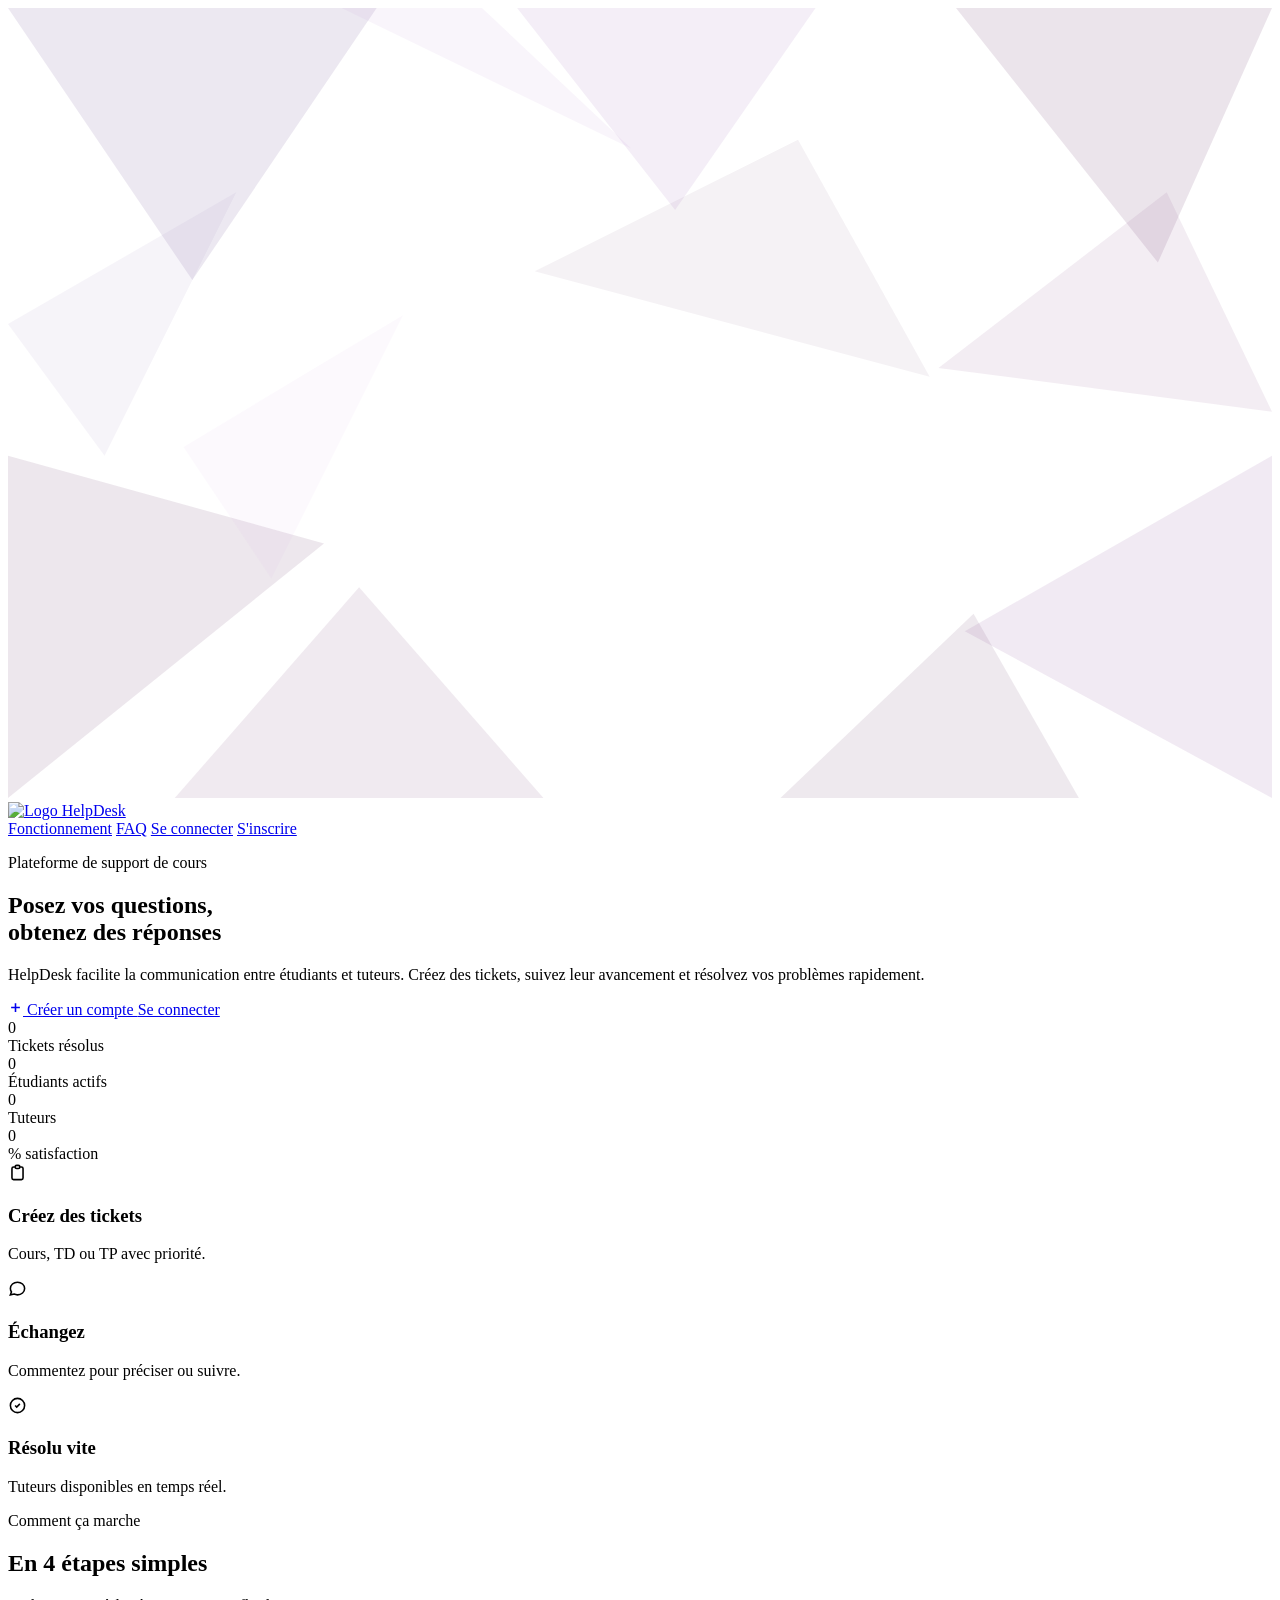
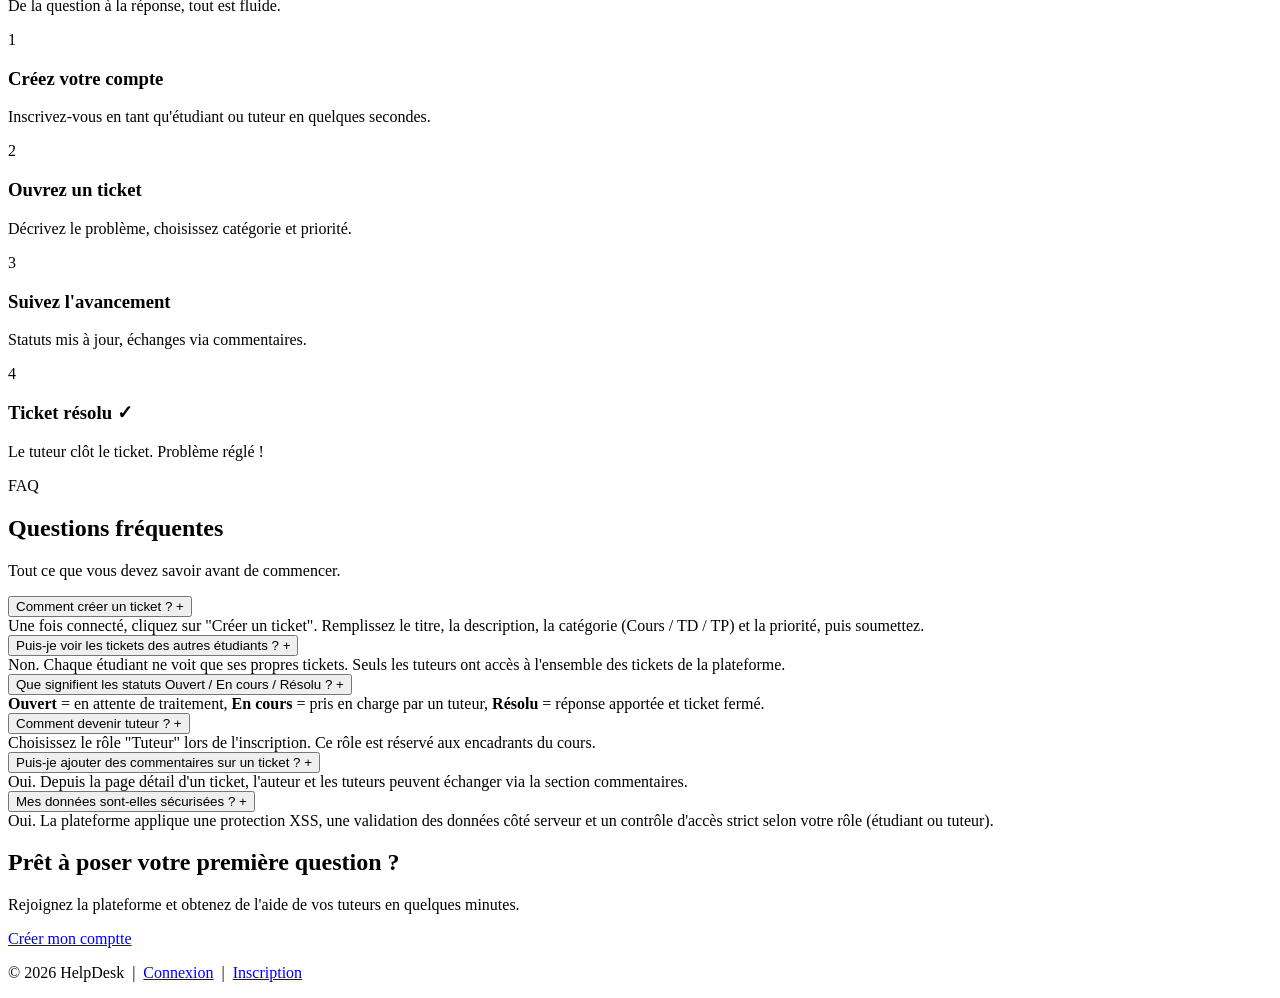
==== index.html @ 60e126e3 "Add files via upload" ====
<!DOCTYPE html>
<html lang="fr">

<!-- ════════════════════════════════════════════════════════════
     HEAD — Métadonnées, polices et feuille de style
════════════════════════════════════════════════════════════ -->
<head>
  <meta charset="UTF-8" />
  <meta name="viewport" content="width=device-width, initial-scale=1.0" />
  <meta name="description" content="HelpDesk — Plateforme de support de cours entre étudiants et tuteurs." />
  <title>HelpDesk — Accueil</title>

  <!-- Google Fonts -->
  <link rel="preconnect" href="https://fonts.googleapis.com" />
  <link rel="preconnect" href="https://fonts.gstatic.com" crossorigin />
  <link
    href="https://fonts.googleapis.com/css2?family=Idiqlat:wght@200;300;400&family=Noto+Sans+Display:ital,wght@0,100..900;1,100..900&display=swap"
    rel="stylesheet"
  />

  <!-- Feuille de styles -->
  <link rel="stylesheet" href="accueil.css" />
</head>

<!-- ════════════════════════════════════════════════════════════
     BODY
═════════════════════════════════════════════════════
<body>

  <!-- ════════════════════════════════════════
       FOND GÉOMÉTRIQUE (style page login)
  ════════════════════════════════════════ -->
  <div class="geo-bg" aria-hidden="true">
    <svg
      viewBox="0 0 1440 900"
      preserveAspectRatio="xMidYMid slice"
      xmlns="http://www.w3.org/2000/svg"
    >
      <polygon points="0,0 420,0 210,310"         fill="#7a5c9a" opacity=".14" />
      <polygon points="1440,0 1080,0 1310,290"     fill="#5d265d" opacity=".12" />
      <polygon points="0,900 360,610 0,510"         fill="#5d265d" opacity=".11" />
      <polygon points="1440,900 1090,710 1440,510"  fill="#9060a0" opacity=".13" />
      <polygon points="580,0 920,0 760,230"          fill="#8040a0" opacity=".09" />
      <polygon points="190,900 610,900 400,660"      fill="#6a3070" opacity=".10" />
      <polygon points="880,900 1220,900 1100,690"    fill="#5d265d" opacity=".10" />
      <polygon points="380,0 710,160 540,0"           fill="#b080c8" opacity=".08" />
      <polygon points="1060,410 1320,210 1440,460"   fill="#7a3a7a" opacity=".09" />
      <polygon points="0,360 260,210 110,510"         fill="#9070b0" opacity=".08" />
      <polygon points="600,300 900,150 1050,420"      fill="#5d265d" opacity=".06" />
      <polygon points="200,500 450,350 300,650"       fill="#c090d0" opacity=".06" />
    </svg>
  </div>

  <!-- ════════════════════════════════════════
       BARRE DE NAVIGATION
  ════════════════════════════════════════ -->
  <nav>
    <!-- Logo -->
    <a class="nav-logo" href="index.html">
      <img src="images/logo.jpeg" alt="Logo HelpDesk" />
    </a>

    <!-- Liens de navigation -->
    <div class="nav-right">
      <a href="#comment-ca-marche" class="nav-link">Fonctionnement</a>
      <a href="#faq"               class="nav-link">FAQ</a>
      <a href="login.html"         class="btn btn-outline btn-sm">Se connecter</a>
      <a href="CréationCompteEtudiant.html"      class="btn btn-primary btn-sm">S'inscrire</a>
    </div>
  </nav>

  <!-- ════════════════════════════════════════
       CONTENU PRINCIPAL
  ════════════════════════════════════════ -->
  <main class="page">

    <!-- ──────────────────────────────────────
         SECTION HERO
    ────────────────────────────────────── -->
    <section class="hero" aria-label="Présentation">
      <div class="hero-card">



        <!-- Badge -->
        <p class="hero-badge">Plateforme de support de cours</p>

        <!-- Titre principal -->
        <h1>
          Posez vos questions,<br />
          <span>obtenez des réponses</span>
        </h1>

        <!-- Accroche -->
        <p>
          HelpDesk facilite la communication entre étudiants et tuteurs.
          Créez des tickets, suivez leur avancement et résolvez vos problèmes rapidement.
        </p>

        <!-- Boutons d'action -->
        <div class="hero-actions">
          <a href="CréationCompteEtudiant.html" class="btn btn-primary">
            <!-- Icône + -->
            <svg width="15" height="15" fill="none" viewBox="0 0 24 24" stroke="currentColor" stroke-width="2.5" aria-hidden="true">
              <path d="M12 5v14M5 12h14" />
            </svg>
            Créer un compte
          </a>
          <a href="login.html" class="btn btn-outline">Se connecter</a>
        </div>

        <!-- Statistiques animées -->
        <div class="hero-stats" aria-label="Chiffres clés">

          <div class="hstat">
            <div class="hstat-n" data-target="142">0</div>
            <div class="hstat-l">Tickets résolus</div>
          </div>

          <div class="hstat">
            <div class="hstat-n" data-target="38">0</div>
            <div class="hstat-l">Étudiants actifs</div>
          </div>

          <div class="hstat">
            <div class="hstat-n" data-target="6">0</div>
            <div class="hstat-l">Tuteurs</div>
          </div>

          <div class="hstat">
            <div class="hstat-n" data-target="98">0</div>
            <div class="hstat-l">% satisfaction</div>
          </div>

        </div><!-- /hero-stats -->

        <!-- Points forts -->
        <div class="features">

          <div class="feat">
            <div class="feat-icon" aria-hidden="true">
              <svg width="19" height="19" fill="none" viewBox="0 0 24 24" stroke="currentColor" stroke-width="2">
                <path d="M9 5H7a2 2 0 00-2 2v12a2 2 0 002 2h10a2 2 0 002-2V7a2 2 0 00-2-2h-2M9 5a2 2 0 002 2h2a2 2 0 002-2M9 5a2 2 0 012-2h2a2 2 0 012 2" />
              </svg>
            </div>
            <h3>Créez des tickets</h3>
            <p>Cours, TD ou TP avec priorité.</p>
          </div>

          <div class="feat">
            <div class="feat-icon" aria-hidden="true">
              <svg width="19" height="19" fill="none" viewBox="0 0 24 24" stroke="currentColor" stroke-width="2">
                <path d="M8 12h.01M12 12h.01M16 12h.01M21 12c0 4.418-4.03 8-9 8a9.863 9.863 0 01-4.255-.949L3 20l1.395-3.72C3.512 15.042 3 13.574 3 12c0-4.418 4.03-8 9-8s9 3.582 9 8z" />
              </svg>
            </div>
            <h3>Échangez</h3>
            <p>Commentez pour préciser ou suivre.</p>
          </div>

          <div class="feat">
            <div class="feat-icon" aria-hidden="true">
              <svg width="19" height="19" fill="none" viewBox="0 0 24 24" stroke="currentColor" stroke-width="2">
                <path d="M9 12l2 2 4-4m6 2a9 9 0 11-18 0 9 9 0 0118 0z" />
              </svg>
            </div>
            <h3>Résolu vite</h3>
            <p>Tuteurs disponibles en temps réel.</p>
          </div>

        </div><!-- /features -->

      </div><!-- /hero-card -->
    </section><!-- /hero -->


    <!-- ──────────────────────────────────────
         SECTION "COMMENT ÇA MARCHE"
    ────────────────────────────────────── -->
    <div class="landing-extra">

      <div id="comment-ca-marche" class="section-header appear">
        <span class="section-label">Comment ça marche</span>
        <h2>En 4 étapes simples</h2>
        <p>De la question à la réponse, tout est fluide.</p>
      </div>

      <div class="steps-grid">

        <div class="step-card appear">
          <div class="step-number">1</div>
          <h3>Créez votre compte</h3>
          <p>Inscrivez-vous en tant qu'étudiant ou tuteur en quelques secondes.</p>
        </div>

        <div class="step-card appear">
          <div class="step-number">2</div>
          <h3>Ouvrez un ticket</h3>
          <p>Décrivez le problème, choisissez catégorie et priorité.</p>
        </div>

        <div class="step-card appear">
          <div class="step-number">3</div>
          <h3>Suivez l'avancement</h3>
          <p>Statuts mis à jour, échanges via commentaires.</p>
        </div>

        <div class="step-card appear">
          <div class="step-number">4</div>
          <h3>Ticket résolu ✓</h3>
          <p>Le tuteur clôt le ticket. Problème réglé !</p>
        </div>

      </div><!-- /steps-grid -->


      <!-- ──────────────────────────────────────
           SECTION FAQ
      ────────────────────────────────────── -->
      <div id="faq" class="section-header appear">
        <span class="section-label">FAQ</span>
        <h2>Questions fréquentes</h2>
        <p>Tout ce que vous devez savoir avant de commencer.</p>
      </div>

      <div class="faq-list">

        <div class="faq-item appear">
          <button class="faq-question" aria-expanded="false">
            Comment créer un ticket ?
            <span class="faq-icon" aria-hidden="true">+</span>
          </button>
          <div class="faq-answer">
            Une fois connecté, cliquez sur "Créer un ticket". Remplissez le titre,
            la description, la catégorie (Cours / TD / TP) et la priorité, puis soumettez.
          </div>
        </div>

        <div class="faq-item appear">
          <button class="faq-question" aria-expanded="false">
            Puis-je voir les tickets des autres étudiants ?
            <span class="faq-icon" aria-hidden="true">+</span>
          </button>
          <div class="faq-answer">
            Non. Chaque étudiant ne voit que ses propres tickets.
            Seuls les tuteurs ont accès à l'ensemble des tickets de la plateforme.
          </div>
        </div>

        <div class="faq-item appear">
          <button class="faq-question" aria-expanded="false">
            Que signifient les statuts Ouvert / En cours / Résolu ?
            <span class="faq-icon" aria-hidden="true">+</span>
          </button>
          <div class="faq-answer">
            <strong>Ouvert</strong> = en attente de traitement,
            <strong>En cours</strong> = pris en charge par un tuteur,
            <strong>Résolu</strong> = réponse apportée et ticket fermé.
          </div>
        </div>

        <div class="faq-item appear">
          <button class="faq-question" aria-expanded="false">
            Comment devenir tuteur ?
            <span class="faq-icon" aria-hidden="true">+</span>
          </button>
          <div class="faq-answer">
            Choisissez le rôle "Tuteur" lors de l'inscription.
            Ce rôle est réservé aux encadrants du cours.
          </div>
        </div>

        <div class="faq-item appear">
          <button class="faq-question" aria-expanded="false">
            Puis-je ajouter des commentaires sur un ticket ?
            <span class="faq-icon" aria-hidden="true">+</span>
          </button>
          <div class="faq-answer">
            Oui. Depuis la page détail d'un ticket, l'auteur et les tuteurs
            peuvent échanger via la section commentaires.
          </div>
        </div>

        <div class="faq-item appear">
          <button class="faq-question" aria-expanded="false">
            Mes données sont-elles sécurisées ?
            <span class="faq-icon" aria-hidden="true">+</span>
          </button>
          <div class="faq-answer">
            Oui. La plateforme applique une protection XSS, une validation
            des données côté serveur et un contrôle d'accès strict selon
            votre rôle (étudiant ou tuteur).
          </div>
        </div>

      </div><!-- /faq-list -->


      <!-- ──────────────────────────────────────
           BANNIÈRE CTA
      ────────────────────────────────────── -->
      <div class="cta-bottom appear">
        <h2>Prêt à poser votre première question ?</h2>
        <p>
          Rejoignez la plateforme et obtenez de l'aide
          de vos tuteurs en quelques minutes.
        </p>
        <a href="register.html" class="btn btn-white">
          Créer mon comptte
        </a>
      </div>

    </div><!-- /landing-extra -->

  </main><!-- /page -->


  <!-- ════════════════════════════════════════
       PIED DE PAGE
  ════════════════════════════════════════ -->
  <footer>
    <p>
      &copy; 2026 HelpDesk &nbsp;|&nbsp;
      <a href="login.html">Connexion</a> &nbsp;|&nbsp;
      <a href="CréationCompteEtudiant.html">Inscription</a>
    </p>
  </footer>

  <!-- Script (chargé en fin de body pour les performances) -->
  <script src="accueil.js"></script>

</body>
</html>
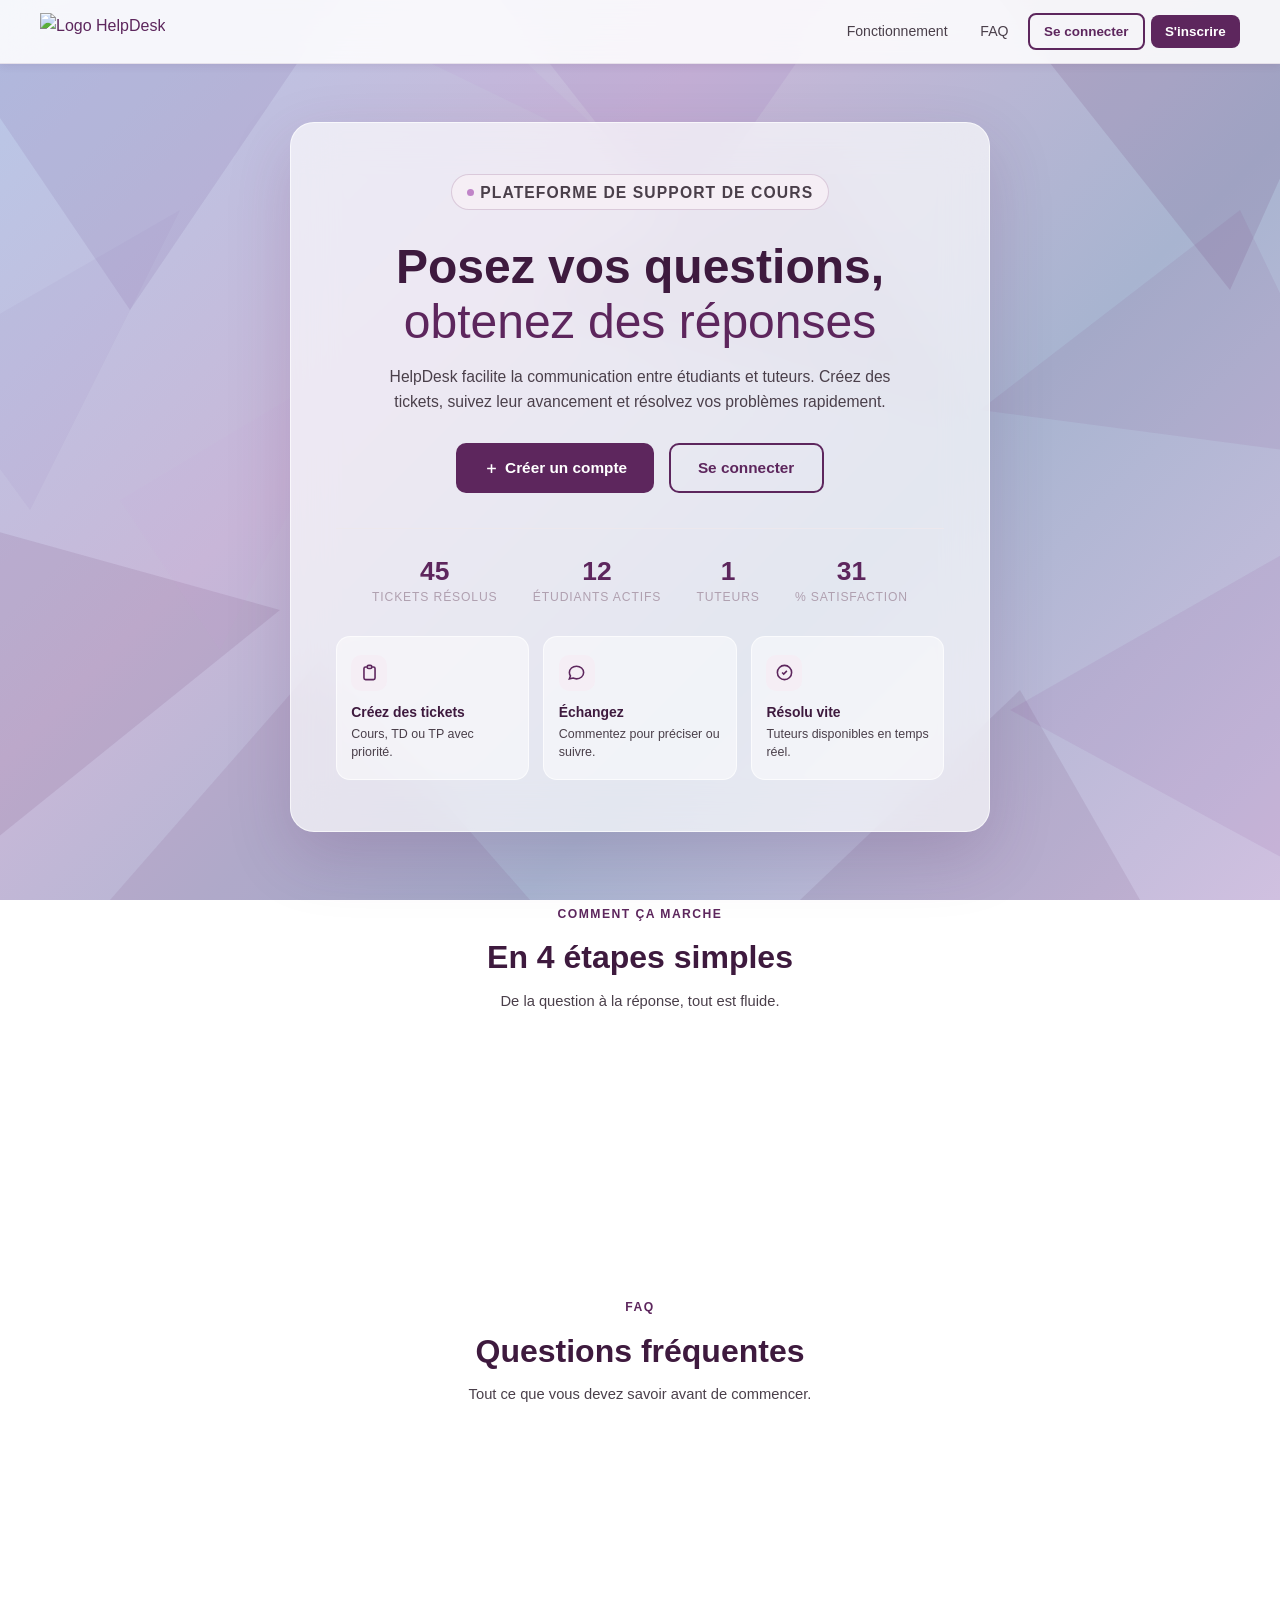
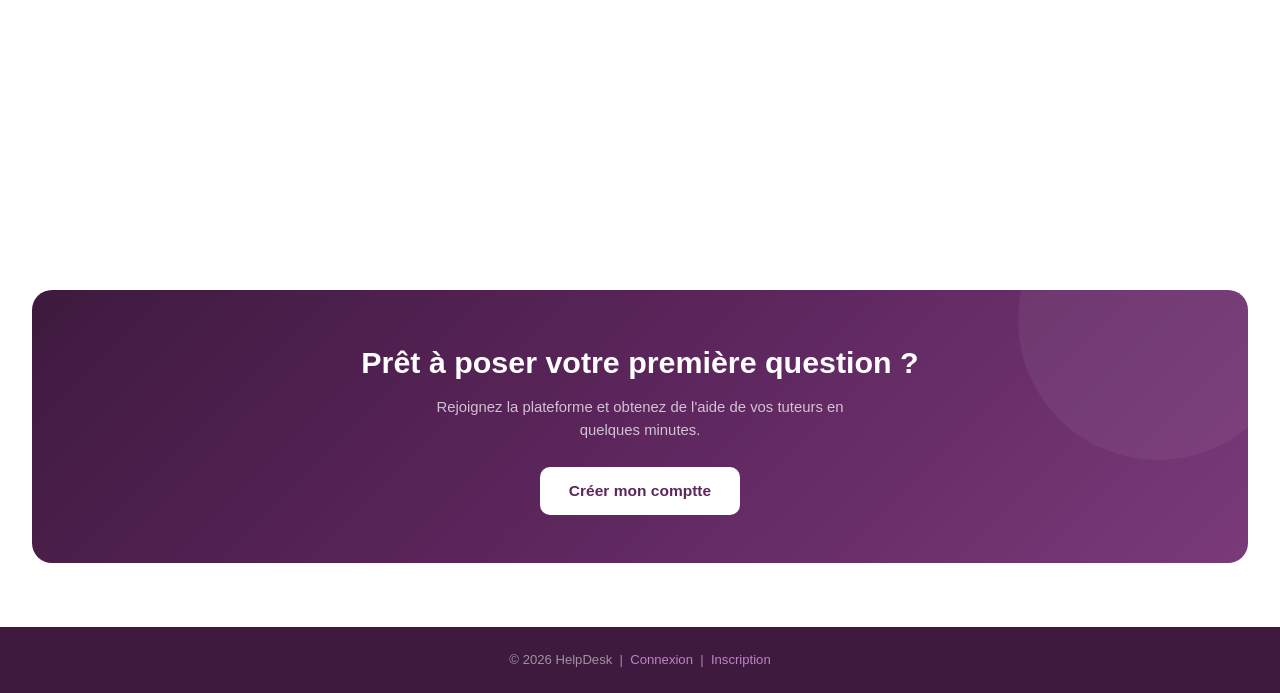
==== commit 4e9af7e9: "Update stylesheet and script references in index.html" ====
--- a/index.html
+++ b/index.html
@@ -20,7 +20,7 @@
   />
 
   <!-- Feuille de styles -->
-  <link rel="stylesheet" href="accueil.css" />
+  <link rel="stylesheet" href="index.css" />
 </head>
 
 <!-- ════════════════════════════════════════════════════════════
@@ -29,7 +29,7 @@
 <body>
 
   <!-- ════════════════════════════════════════
-       FOND GÉOMÉTRIQUE (style page login)
+       FOND GÉOMÉTRIQUE 
   ════════════════════════════════════════ -->
   <div class="geo-bg" aria-hidden="true">
     <svg
@@ -327,7 +327,7 @@
   </footer>
 
   <!-- Script (chargé en fin de body pour les performances) -->
-  <script src="accueil.js"></script>
+  <script src="index.js"></script>
 
 </body>
 </html>
--- a/index.css
+++ b/index.css
@@ -0,0 +1,631 @@
+
+
+/*
+  RESET & VARIABLES CSS
+*/
+*, *::before, *::after {
+  box-sizing: border-box;
+  margin: 0;
+  padding: 0;
+  font-family: "Idiqlat", sans-serif;
+  font-optical-sizing: auto;
+  font-weight: 500;
+  font-style: normal;
+  font-variation-settings: "wdth" 100;
+}
+
+:root {
+  /* Couleurs */
+  --primary:        #5d265d;
+  --primary-light:  #7a3a7a;
+  --primary-dark:   #3e1a3e;
+  --primary-faint:  #f5eef5;
+  --accent:         #c084c8;
+  --white:          #ffffff;
+  --grey-100:       #f8f6f8;
+  --grey-200:       #ede8ed;
+  --grey-400:       #b0a0b0;
+  --grey-700:       #4a3f4a;
+  --text:           #2b1f2b;
+
+  /* Utiles */
+  --radius:         14px;
+  --shadow-sm:      0 2px 8px rgba(93, 38, 93, 0.10);
+  --shadow-md:      0 6px 24px rgba(93, 38, 93, 0.15);
+  --transition:     0.3s cubic-bezier(0.4, 0, 0.2, 1);
+}
+
+html {
+  scroll-behavior: smooth;
+}
+
+body {
+  color: var(--text);
+  line-height: 1.6;
+  overflow-x: hidden;
+  min-height: 100vh;
+}
+
+/* 
+FOND GÉOMÉTRIQUE (style)
+ */
+.geo-bg {
+  position: fixed;
+  inset: 0;
+  z-index: -1;
+  background: linear-gradient(
+    135deg,
+    #b8c8e8 0%,
+    #c8b8d8 35%,
+    #a8b4d0 65%,
+    #d0c0e0 100%
+  );
+}
+
+.geo-bg svg {
+  position: absolute;
+  inset: 0;
+  width: 100%;
+  height: 100%;
+}
+
+/* 
+    BARRE DE NAVIGATION
+ */
+nav {
+  position: fixed;
+  top: 0;
+  left: 0;
+  right: 0;
+  z-index: 100;
+  display: flex;
+  align-items: center;
+  justify-content: space-between;
+  padding: 0 2.5rem;
+  height: 64px;
+  background: rgba(255, 255, 255, 0.88);
+  backdrop-filter: blur(18px);
+  border-bottom: 1px solid rgba(93, 38, 93, 0.10);
+  box-shadow: var(--shadow-sm);
+}
+
+.nav-logo {
+  display: flex;
+  align-items: center;
+  gap: 2.5rem;
+  text-decoration: none;
+  color: var(--primary);
+}
+
+.nav-logo img {
+  height: 38px;
+  width: auto;
+}
+
+.nav-right {
+  display: flex;
+  align-items: center;
+  gap: 0.35rem;
+  flex-wrap: wrap;
+}
+
+.nav-link {
+  text-decoration: none;
+  color: var(--grey-700);
+  padding: 0.42rem 0.85rem;
+  border-radius: 8px;
+  font-size: 0.88rem;
+  white-space: nowrap;
+  transition: background var(--transition), color var(--transition);
+}
+
+.nav-link:hover {
+  background: var(--primary-faint);
+  color: var(--primary);
+}
+
+/* ──────────────────────────────────────────
+   4. COMPOSANTS BOUTONS
+────────────────────────────────────────── */
+.btn {
+  display: inline-flex;
+  align-items: center;
+  gap: 0.4rem;
+  padding: 0.48rem 1.2rem;
+  border-radius: 8px;
+  font-size: 0.9rem;
+  font-weight: 700;
+  cursor: pointer;
+  text-decoration: none;
+  border: none;
+  transition: all var(--transition);
+}
+
+.btn-primary {
+  background: var(--primary);
+  color: var(--white);
+}
+
+.btn-primary:hover {
+  background: var(--primary-light);
+  box-shadow: var(--shadow-md);
+  transform: translateY(-1px);
+}
+
+.btn-outline {
+  background: transparent;
+  color: var(--primary);
+  border: 2px solid var(--primary);
+}
+
+.btn-outline:hover {
+  background: var(--primary-faint);
+}
+
+.btn-sm {
+  padding: 0.38rem 0.9rem;
+  font-size: 0.84rem;
+}
+
+.btn-white {
+  background: var(--white);
+  color: var(--primary);
+  font-weight: 700;
+  border-radius: 10px;
+  padding: 0.72rem 1.8rem;
+  font-size: 0.97rem;
+}
+
+.btn-white:hover {
+  background: var(--primary-faint);
+  box-shadow: 0 6px 20px rgba(0, 0, 0, 0.2);
+  transform: translateY(-2px);
+}
+
+/* 
+   5. STRUCTURE DE la Page
+ */
+.page {
+  padding-top: 64px;
+  min-height: 100vh;
+}
+
+/* 
+    SECTION HERO
+─ */
+.hero {
+  min-height: calc(100vh - 64px);
+  display: flex;
+  align-items: center;
+  justify-content: center;
+  padding: 50px 1.5rem 60px;
+  text-align: center;
+}
+
+.hero-card {
+  background: rgba(255, 255, 255, 0.68);
+  backdrop-filter: blur(22px);
+  border: 1px solid rgba(255, 255, 255, 0.65);
+  border-radius: 24px;
+  padding: 3.2rem 2.8rem;
+  max-width: 700px;
+  width: 100%;
+  box-shadow: 0 24px 64px rgba(93, 38, 93, 0.18);
+}
+
+.hero-logo {
+  height: 88px;
+  width: auto;
+  margin-bottom: 1.5rem;
+}
+
+.hero-badge {
+  display: inline-flex;
+  align-items: center;
+  gap: 0.4rem;
+  background: var(--primary-faint);
+  color: var(--primary);
+  border: 1px solid rgba(93, 38, 93, 0.18);
+  padding: 0.28rem 0.9rem;
+  border-radius: 100px;
+  font-size: 0.76rem;
+  font-weight: 700;
+  letter-spacing: 0.07em;
+  text-transform: uppercase;
+  margin-bottom: 1.1rem;
+}
+
+.hero-badge::before {
+  content: '';
+  width: 7px;
+  height: 7px;
+  background: var(--accent);
+  border-radius: 50%;
+}
+
+.hero-card h1 {
+  font-size: clamp(1.9rem, 5vw, 3rem);
+  font-weight: 800;
+  line-height: 1.15;
+  color: var(--primary-dark);
+  margin-bottom: 0.9rem;
+}
+
+.hero-card h1 span {
+  color: var(--primary);
+}
+
+.hero-card > p {
+  font-size: 0.98rem;
+  color: var(--grey-700);
+  margin-bottom: 1.8rem;
+  max-width: 520px;
+  margin-left: auto;
+  margin-right: auto;
+}
+
+.hero-actions {
+  display: flex;
+  gap: 0.9rem;
+  justify-content: center;
+  flex-wrap: wrap;
+}
+
+.hero-actions .btn {
+  padding: 0.68rem 1.7rem;
+  font-size: 0.96rem;
+  border-radius: 10px;
+}
+
+/*  ANIMATIONS STATISTIQUES (hero)
+ */
+.hero-stats {
+  display: flex;
+  justify-content: center;
+  gap: 2.2rem;
+  flex-wrap: wrap;
+  margin-top: 2.2rem;
+  padding-top: 1.8rem;
+  border-top: 1px solid var(--grey-200);
+}
+
+.hstat-n {
+  font-size: 1.65rem;
+  font-weight: 800;
+  color: var(--primary);
+  line-height: 1;
+}
+
+.hstat-l {
+  font-size: 0.76rem;
+  color: var(--grey-400);
+  text-transform: uppercase;
+  letter-spacing: 0.07em;
+  margin-top: 0.2rem;
+}
+
+/*  Features (hero)
+*/
+.features {
+  display: grid;
+  grid-template-columns: repeat(auto-fit, minmax(180px, 1fr));
+  gap: 0.9rem;
+  margin-top: 1.8rem;
+}
+
+.feat {
+  background: rgba(255, 255, 255, 0.5);
+  border: 1px solid rgba(255, 255, 255, 0.65);
+  border-radius: var(--radius);
+  padding: 1.1rem 0.9rem;
+  text-align: left;
+}
+
+.feat-icon {
+  width: 36px;
+  height: 36px;
+  border-radius: 10px;
+  background: var(--primary-faint);
+  color: var(--primary);
+  display: flex;
+  align-items: center;
+  justify-content: center;
+  margin-bottom: 0.65rem;
+}
+
+.feat h3 {
+  font-size: 0.87rem;
+  font-weight: 700;
+  color: var(--primary-dark);
+  margin-bottom: 0.18rem;
+}
+
+.feat p {
+  font-size: 0.78rem;
+  color: var(--grey-700);
+  line-height: 1.4;
+}
+
+/*  entetes de SECTION
+ */
+.landing-extra {
+  padding: 0 2rem 4rem;
+}
+
+.section-header {
+  text-align: center;
+  margin-bottom: 2.2rem;
+}
+
+.section-label {
+  display: inline-block;
+  color: var(--primary);
+  font-size: 0.76rem;
+  font-weight: 700;
+  letter-spacing: 0.12em;
+  text-transform: uppercase;
+  margin-bottom: 0.5rem;
+}
+
+.section-header h2 {
+  font-size: clamp(1.4rem, 3.5vw, 2rem);
+  font-weight: 800;
+  color: var(--primary-dark);
+}
+
+.section-header p {
+  color: var(--grey-700);
+  max-width: 480px;
+  margin: 0.4rem auto 0;
+  font-size: 0.92rem;
+}
+
+/*  Section de "COMMENT ÇA MARCHE"
+ */
+.steps-grid {
+  display: grid;
+  grid-template-columns: repeat(auto-fit, minmax(195px, 1fr));
+  gap: 1.1rem;
+  max-width: 900px;
+  margin: 0 auto 3.5rem;
+}
+
+.step-card {
+  background: rgba(255, 255, 255, 0.68);
+  backdrop-filter: blur(10px);
+  border: 1px solid rgba(255, 255, 255, 0.65);
+  border-radius: var(--radius);
+  padding: 1.6rem 1.3rem;
+  box-shadow: var(--shadow-sm);
+  position: relative;
+  overflow: hidden;
+  transition: transform var(--transition), box-shadow var(--transition);
+}
+
+.step-card::before {
+  content: '';
+  position: absolute;
+  top: 0; left: 0; right: 0;
+  height: 3px;
+  background: linear-gradient(90deg, var(--primary), var(--accent));
+  opacity: 0;
+  transition: opacity var(--transition);
+}
+
+.step-card:hover {
+  transform: translateY(-5px);
+  box-shadow: var(--shadow-md);
+}
+
+.step-card:hover::before {
+  opacity: 1;
+}
+
+.step-number {
+  width: 38px;
+  height: 38px;
+  border-radius: 10px;
+  background: var(--primary-faint);
+  color: var(--primary);
+  display: flex;
+  align-items: center;
+  justify-content: center;
+  font-size: 0.95rem;
+  font-weight: 800;
+  margin-bottom: 0.8rem;
+}
+
+.step-card h3 {
+  font-size: 0.92rem;
+  font-weight: 700;
+  color: var(--primary-dark);
+  margin-bottom: 0.25rem;
+}
+
+.step-card p {
+  font-size: 0.82rem;
+  color: var(--grey-700);
+  line-height: 1.45;
+}
+
+/*  FAQ
+ */
+.faq-list {
+  max-width: 680px;
+  margin: 0 auto;
+  display: flex;
+  flex-direction: column;
+  gap: 0.65rem;
+}
+
+.faq-item {
+  background: rgba(255, 255, 255, 0.68);
+  backdrop-filter: blur(10px);
+  border: 1px solid rgba(255, 255, 255, 0.65);
+  border-radius: var(--radius);
+  overflow: hidden;
+}
+
+.faq-question {
+  width: 100%;
+  display: flex;
+  align-items: center;
+  justify-content: space-between;
+  padding: 1rem 1.3rem;
+  background: none;
+  border: none;
+  cursor: pointer;
+  text-align: left;
+  font-size: 0.92rem;
+  font-weight: 700;
+  color: var(--primary-dark);
+  gap: 1rem;
+  font-family: "Idiqlat", sans-serif;
+  transition: background var(--transition);
+}
+
+.faq-question:hover {
+  background: rgba(245, 238, 245, 0.55);
+}
+
+.faq-icon {
+  flex-shrink: 0;
+  width: 24px;
+  height: 24px;
+  border-radius: 50%;
+  background: var(--primary-faint);
+  color: var(--primary);
+  display: flex;
+  align-items: center;
+  justify-content: center;
+  font-size: 1.1rem;
+  transition: transform var(--transition), background var(--transition);
+}
+
+.faq-item.open .faq-icon {
+  transform: rotate(45deg);
+  background: var(--primary);
+  color: var(--white);
+}
+
+.faq-item.open .faq-question {
+  background: rgba(245, 238, 245, 0.55);
+}
+
+.faq-answer {
+  max-height: 0;
+  overflow: hidden;
+  padding: 0 1.3rem;
+  font-size: 0.88rem;
+  color: var(--grey-700);
+  line-height: 1.6;
+  transition: max-height 0.4s cubic-bezier(0.4, 0, 0.2, 1), padding 0.3s;
+}
+
+.faq-item.open .faq-answer {
+  max-height: 300px;
+  padding: 0.1rem 1.3rem 1rem;
+}
+
+/*  BANNIÈRE CTA
+*/
+.cta-bottom {
+  background: linear-gradient(
+    135deg,
+    var(--primary-dark),
+    var(--primary),
+    var(--primary-light)
+  );
+  border-radius: 20px;
+  padding: 3rem 2rem;
+  text-align: center;
+  margin-top: 3rem;
+  position: relative;
+  overflow: hidden;
+}
+
+.cta-bottom::before {
+  content: '';
+  position: absolute;
+  width: 280px;
+  height: 280px;
+  border-radius: 50%;
+  background: rgba(255, 255, 255, 0.05);
+  top: -110px;
+  right: -50px;
+}
+
+.cta-bottom h2 {
+  font-size: clamp(1.3rem, 3vw, 1.9rem);
+  font-weight: 800;
+  color: var(--white);
+  margin-bottom: 0.55rem;
+}
+
+.cta-bottom p {
+  color: rgba(255, 255, 255, 0.72);
+  font-size: 0.93rem;
+  margin-bottom: 1.5rem;
+  max-width: 420px;
+  margin-left: auto;
+  margin-right: auto;
+}
+
+/*  FOOTER
+ */
+footer {
+  background: var(--primary-dark);
+  color: rgba(255, 255, 255, 0.52);
+  text-align: center;
+  padding: 1.4rem 2rem;
+  font-size: 0.82rem;
+}
+
+footer a {
+  color: var(--accent);
+  text-decoration: none;
+}
+
+footer a:hover {
+  text-decoration: underline;
+}
+
+/* ──────────────────────────────────────────
+   14. ANIMATIONS & SCROLL REVEAL
+────────────────────────────────────────── */
+.appear {
+  opacity: 0;
+  transform: translateY(22px);
+  transition: opacity 0.6s ease, transform 0.6s ease;
+}
+
+.appear.visible {
+  opacity: 1;
+  transform: translateY(0);
+}
+
+/*  Reponses
+*/
+@media (max-width: 768px) {
+  nav {
+    padding: 0 1.2rem;
+  }
+
+  .nav-right .nav-link {
+    display: none;
+  }
+}
+
+@media (max-width: 480px) {
+  .hero-card {
+    padding: 2rem 1.3rem;
+  }
+
+  .landing-extra {
+    padding: 0 1rem 3rem;
+  }
+
+  .cta-bottom {
+    border-radius: 14px;
+  }
+}
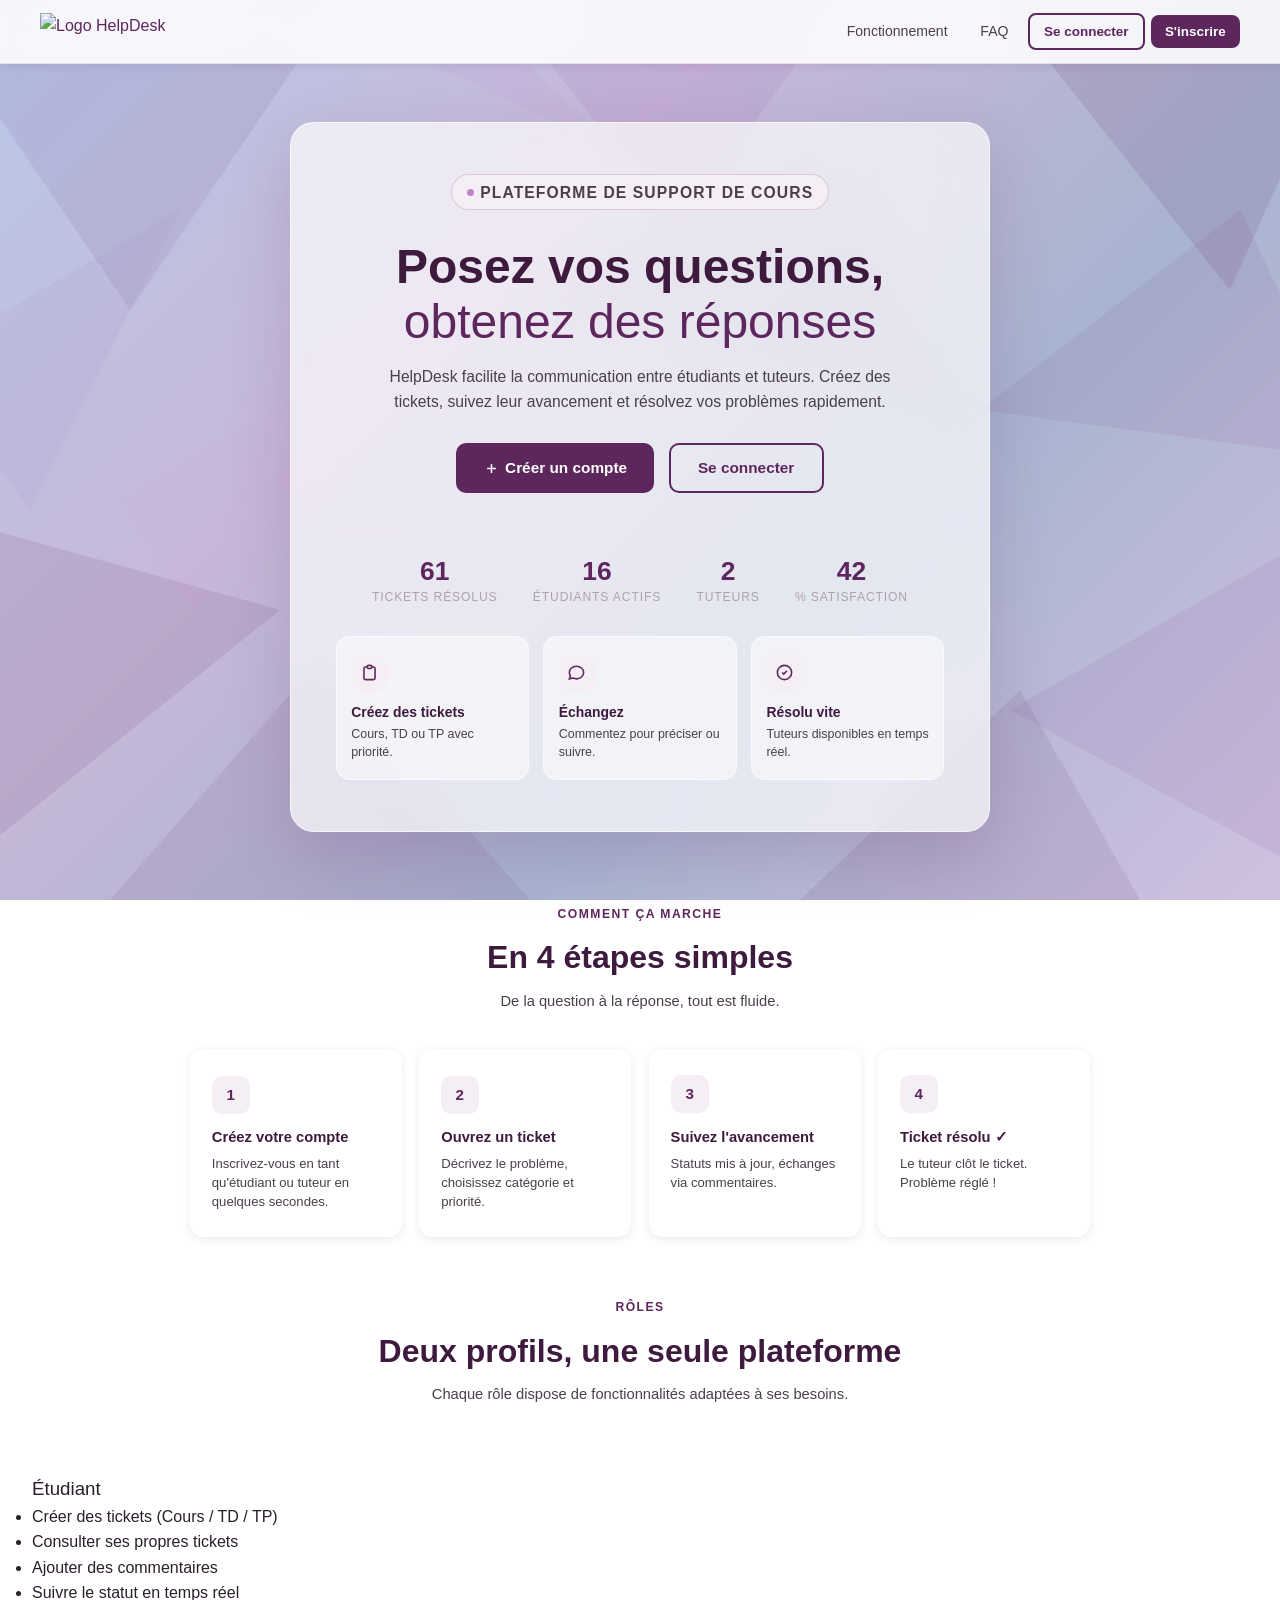
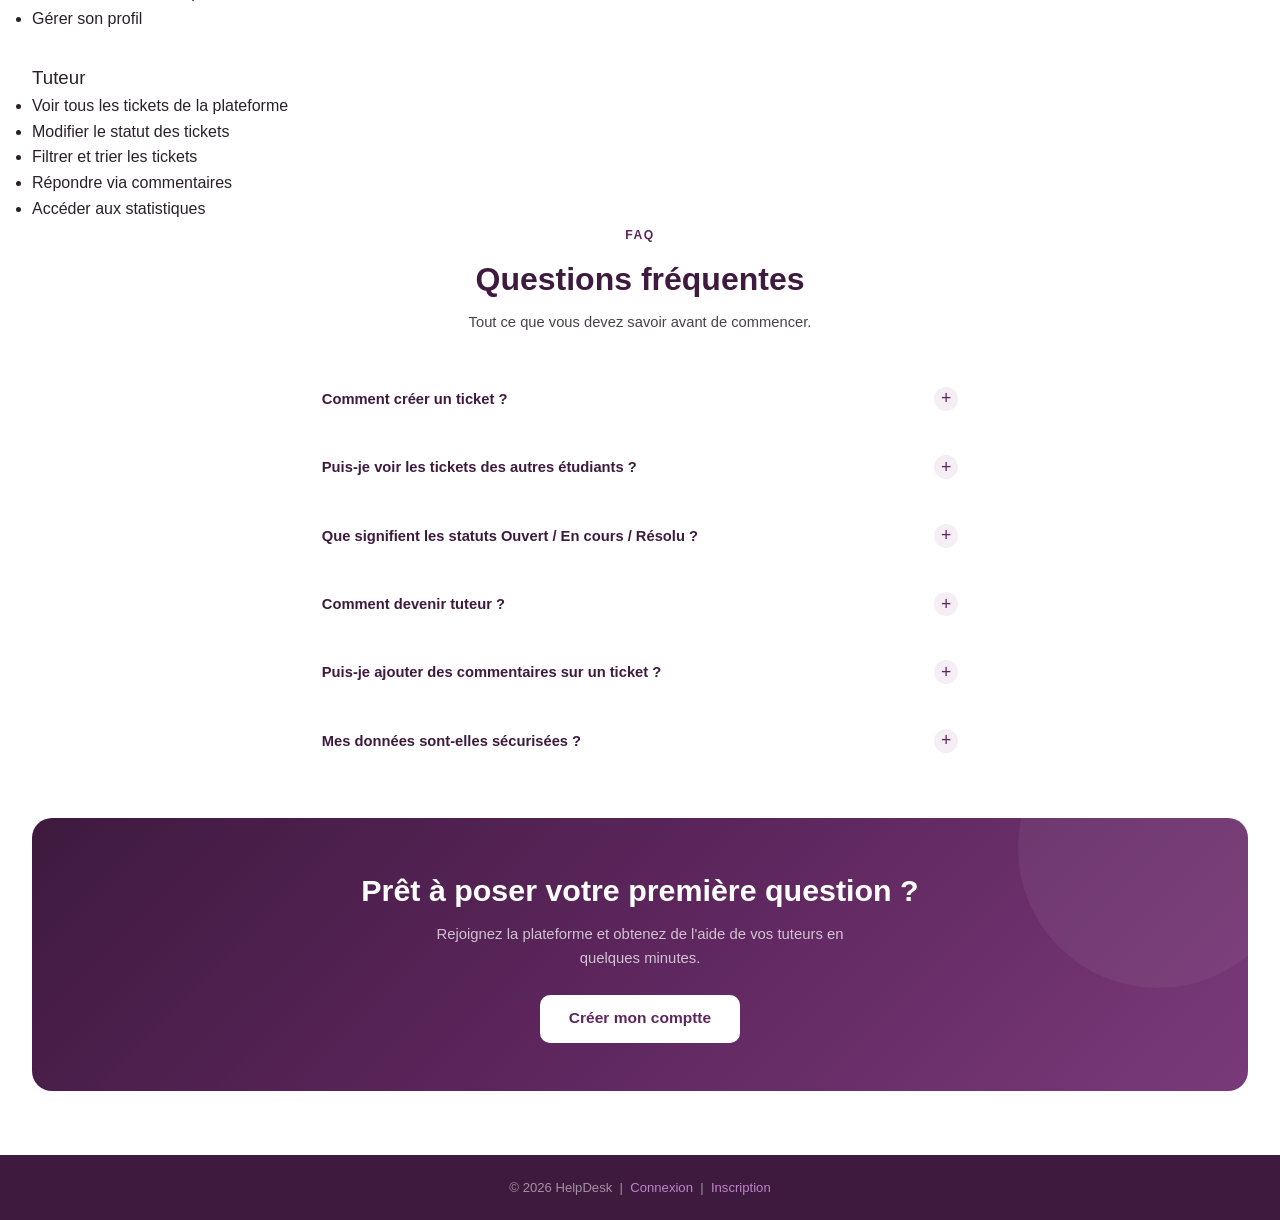
==== commit a3fb216b: "Add roles section with student and tutor details Added a new section for roles with descriptions and" ====
--- a/index.html
+++ b/index.html
@@ -212,6 +212,46 @@
         </div>
 
       </div><!-- /steps-grid -->
+         <!-- ═══════════ ROLES ═══════════ -->
+  <section id="roles" class="roles">
+    <div class="section-header appear">
+      <span class="section-label">Rôles</span>
+      <h2>Deux profils, une seule plateforme</h2>
+      <p>Chaque rôle dispose de fonctionnalités adaptées à ses besoins.</p>
+    </div>
+    <div class="roles-grid">
+      <div class="role-card appear">
+        <div class="role-icon">
+          <svg width="24" height="24" fill="none" viewBox="0 0 24 24" stroke="white" stroke-width="2">
+            <path d="M12 12c2.7 0 4.8-2.1 4.8-4.8S14.7 2.4 12 2.4 7.2 4.5 7.2 7.2 9.3 12 12 12zm0 2.4c-3.2 0-9.6 1.6-9.6 4.8v2.4h19.2v-2.4c0-3.2-6.4-4.8-9.6-4.8z"/>
+          </svg>
+        </div>
+        <h3>Étudiant</h3>
+        <ul class="role-features">
+          <li>Créer des tickets (Cours / TD / TP)</li>
+          <li>Consulter ses propres tickets</li>
+          <li>Ajouter des commentaires</li>
+          <li>Suivre le statut en temps réel</li>
+          <li>Gérer son profil</li>
+        </ul>
+      </div>
+      <div class="role-card appear">
+        <div class="role-icon tutor">
+          <svg width="24" height="24" fill="none" viewBox="0 0 24 24" stroke="white" stroke-width="2">
+            <path d="M9 12l2 2 4-4m5.618-4.016A11.955 11.955 0 0112 2.944a11.955 11.955 0 01-8.618 3.04A12.02 12.02 0 003 9c0 5.591 3.824 10.29 9 11.622 5.176-1.332 9-6.03 9-11.622 0-1.042-.133-2.052-.382-3.016z"/>
+          </svg>
+        </div>
+        <h3>Tuteur</h3>
+        <ul class="role-features">
+          <li>Voir tous les tickets de la plateforme</li>
+          <li>Modifier le statut des tickets</li>
+          <li>Filtrer et trier les tickets</li>
+          <li>Répondre via commentaires</li>
+          <li>Accéder aux statistiques</li>
+        </ul>
+      </div>
+    </div>
+  </section>
 
 
       <!-- ──────────────────────────────────────
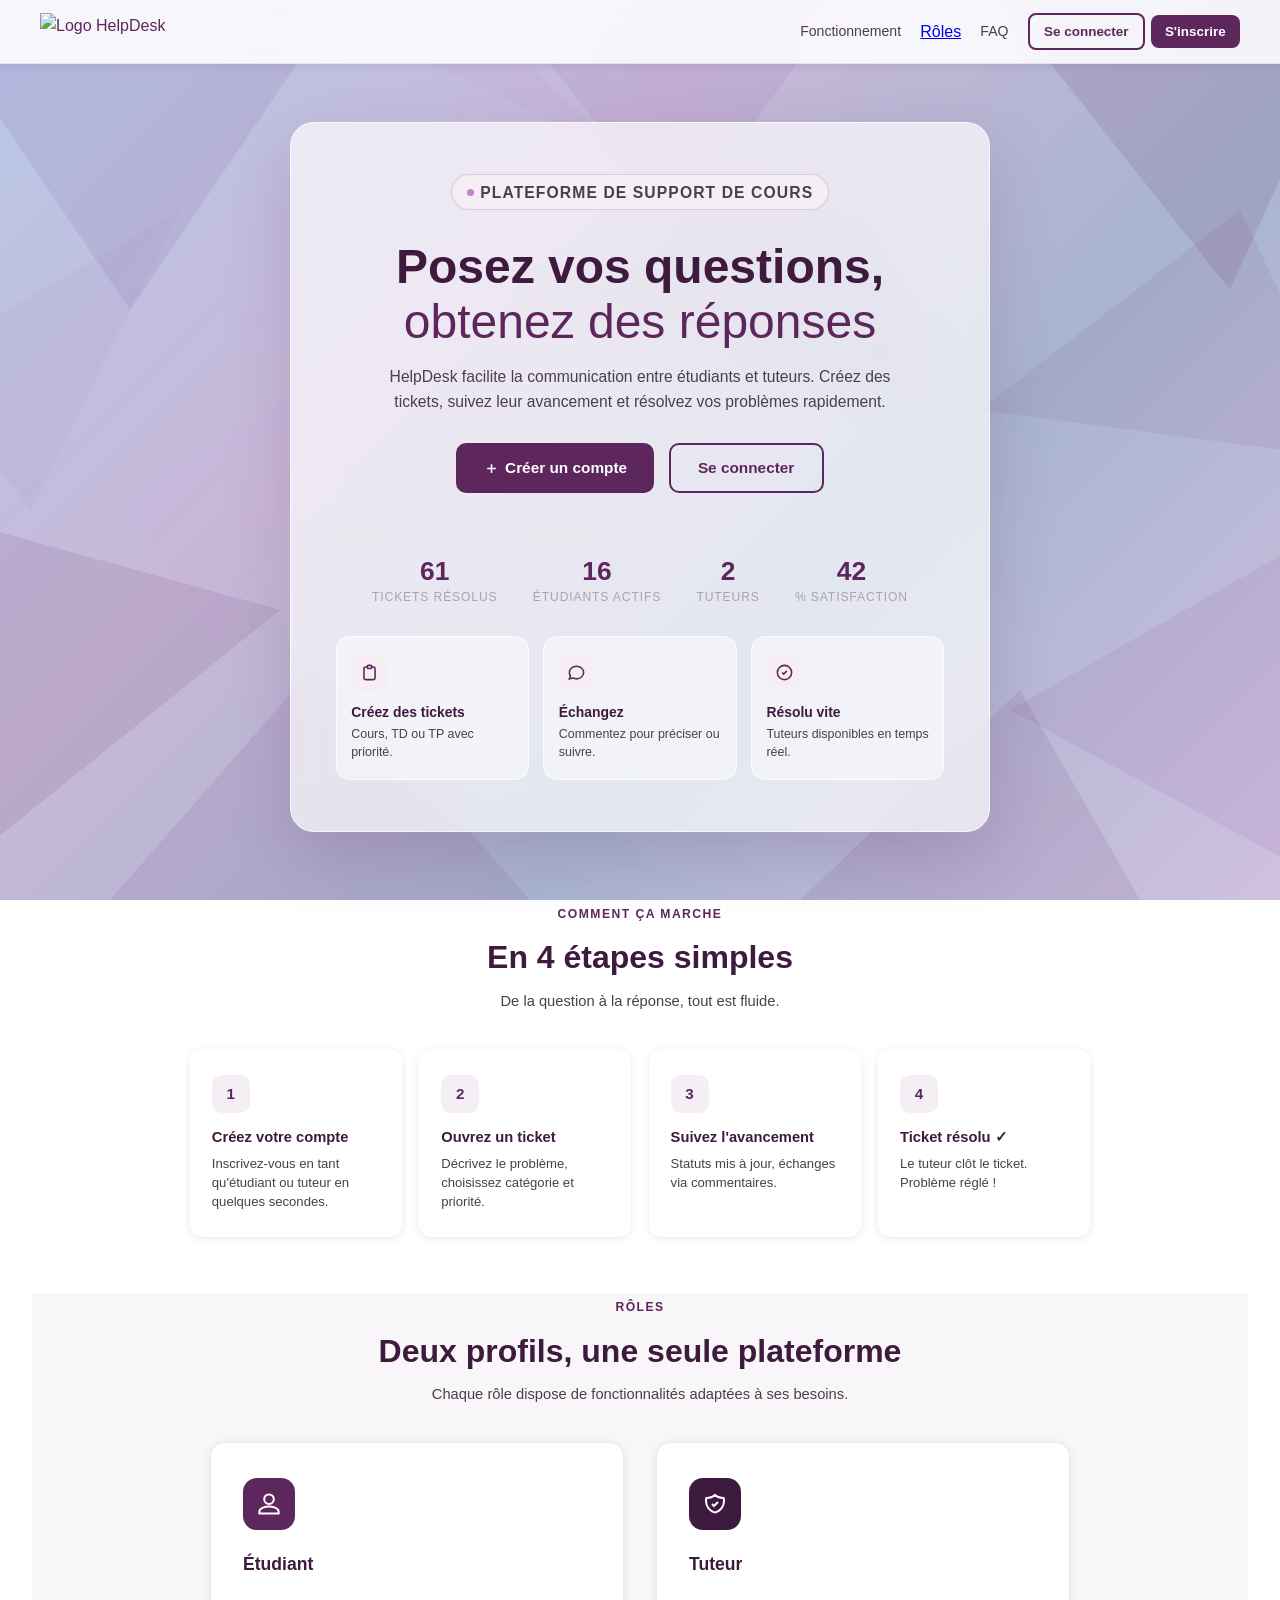
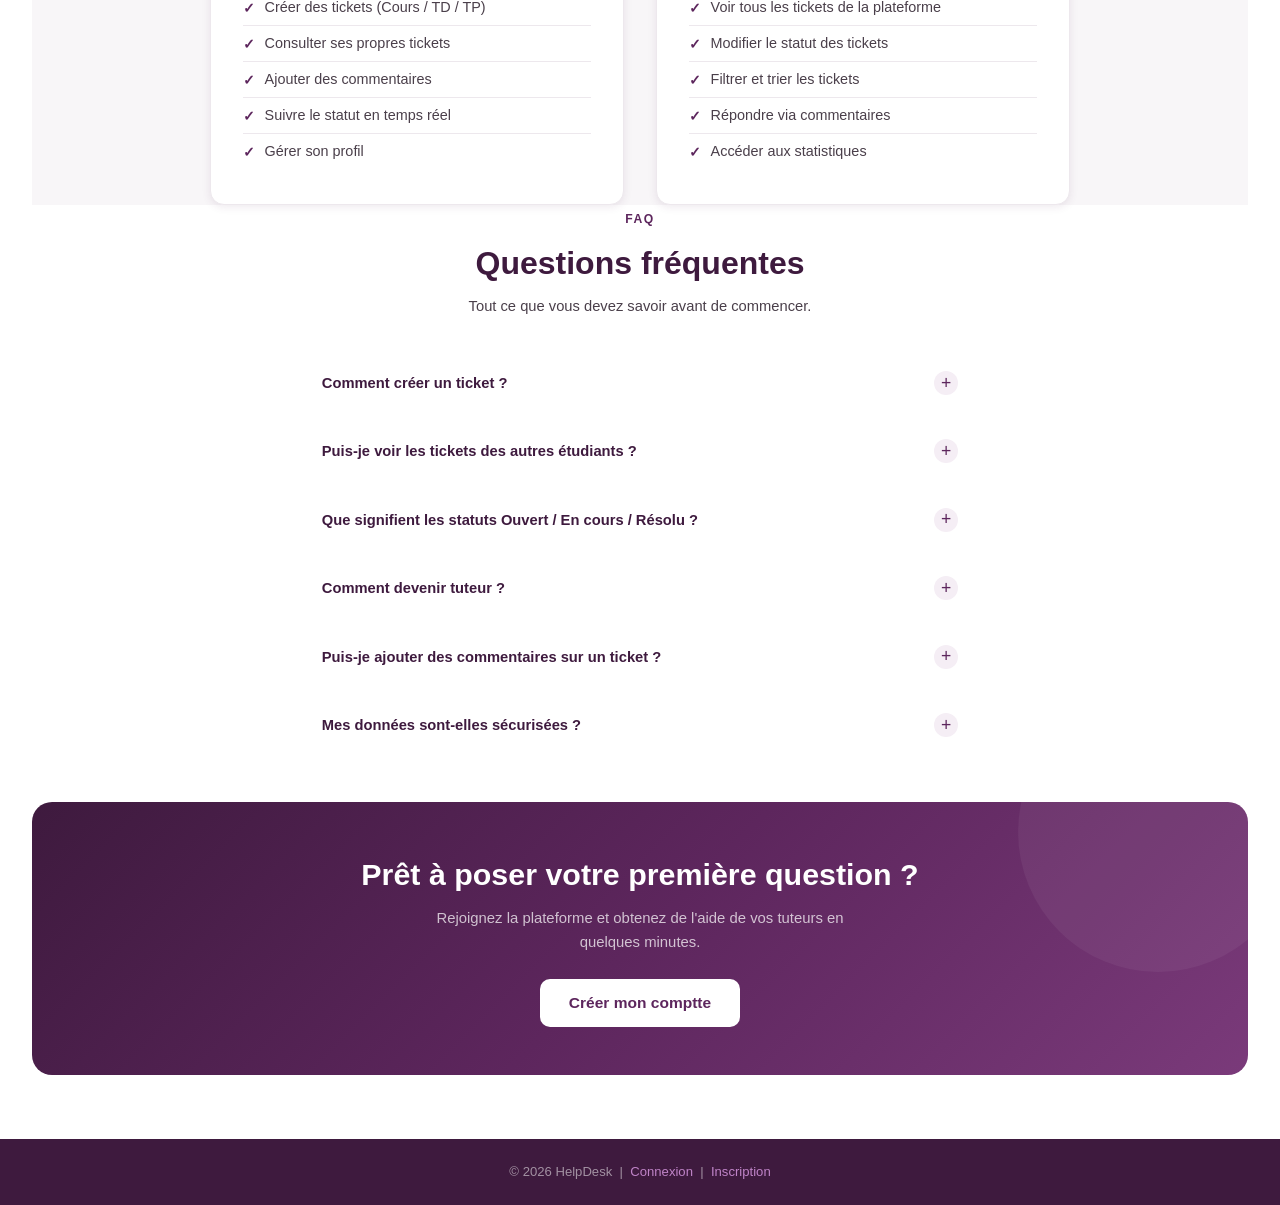
==== commit f925e94f: "Add navigation link for 'Rôles' section" ====
--- a/index.html
+++ b/index.html
@@ -64,6 +64,7 @@
     <!-- Liens de navigation -->
     <div class="nav-right">
       <a href="#comment-ca-marche" class="nav-link">Fonctionnement</a>
+      <a href="#roles">Rôles</a>
       <a href="#faq"               class="nav-link">FAQ</a>
       <a href="login.html"         class="btn btn-outline btn-sm">Se connecter</a>
       <a href="CréationCompteEtudiant.html"      class="btn btn-primary btn-sm">S'inscrire</a>
@@ -212,6 +213,7 @@
         </div>
 
       </div><!-- /steps-grid -->
+         
          <!-- ═══════════ ROLES ═══════════ -->
   <section id="roles" class="roles">
     <div class="section-header appear">
--- a/index.css
+++ b/index.css
@@ -447,6 +447,74 @@
   color: var(--grey-700);
   line-height: 1.45;
 }
+ /*  ROLES
+    */
+    .roles { background: var(--grey-100); }
+
+    .roles-grid {
+      display: grid;
+      grid-template-columns: 1fr 1fr;
+      gap: 2rem;
+      max-width: 860px;
+      margin: 0 auto;
+    }
+
+    @media (max-width: 640px) { .roles-grid { grid-template-columns: 1fr; } }
+
+    .role-card {
+      background: var(--white);
+      border-radius: var(--radius);
+      padding: 2.2rem 2rem;
+      box-shadow: var(--shadow-sm);
+      border: 1px solid var(--grey-200);
+      transition: transform var(--transition), box-shadow var(--transition);
+    }
+
+    .role-card:hover {
+      transform: translateY(-4px);
+      box-shadow: var(--shadow-md);
+    }
+
+    .role-icon {
+      width: 52px; height: 52px;
+      border-radius: 14px;
+      background: var(--primary);
+      color: var(--white);
+      display: flex; align-items: center; justify-content: center;
+      margin-bottom: 1.2rem;
+    }
+
+    .role-icon.tutor { background: var(--primary-dark); }
+
+    .role-card h3 {
+      font-size: 1.1rem;
+      font-weight: 700;
+      color: var(--primary-dark);
+      margin-bottom: .8rem;
+    }
+
+    .role-features { list-style: none; }
+
+    .role-features li {
+      display: flex;
+      align-items: flex-start;
+      gap: .6rem;
+      font-size: .9rem;
+      color: var(--grey-700);
+      padding: .35rem 0;
+      border-bottom: 1px solid var(--grey-200);
+    }
+
+    .role-features li:last-child { border-bottom: none; }
+
+    .role-features li::before {
+      content: '✓';
+      color: var(--primary);
+      font-weight: 800;
+      font-size: .85rem;
+      margin-top: 2px;
+      flex-shrink: 0;
+    }
 
 /*  FAQ
  */
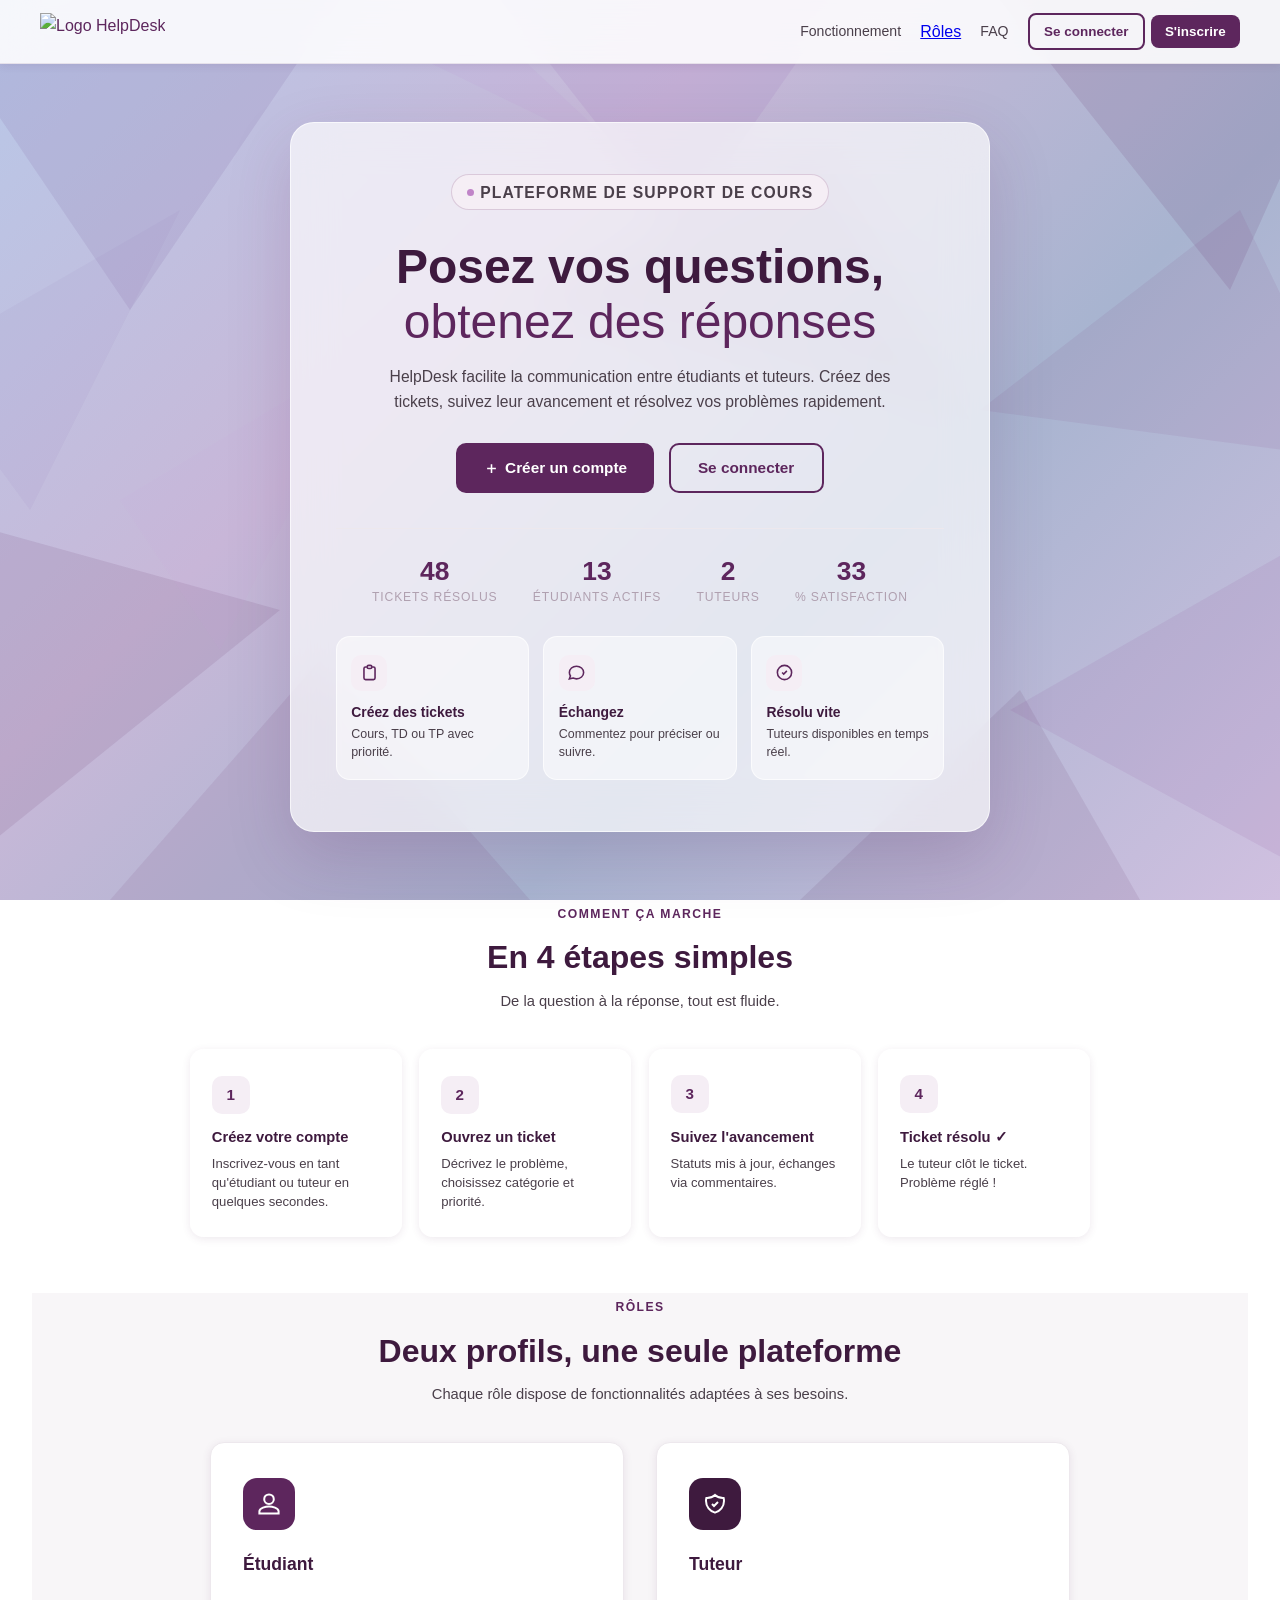
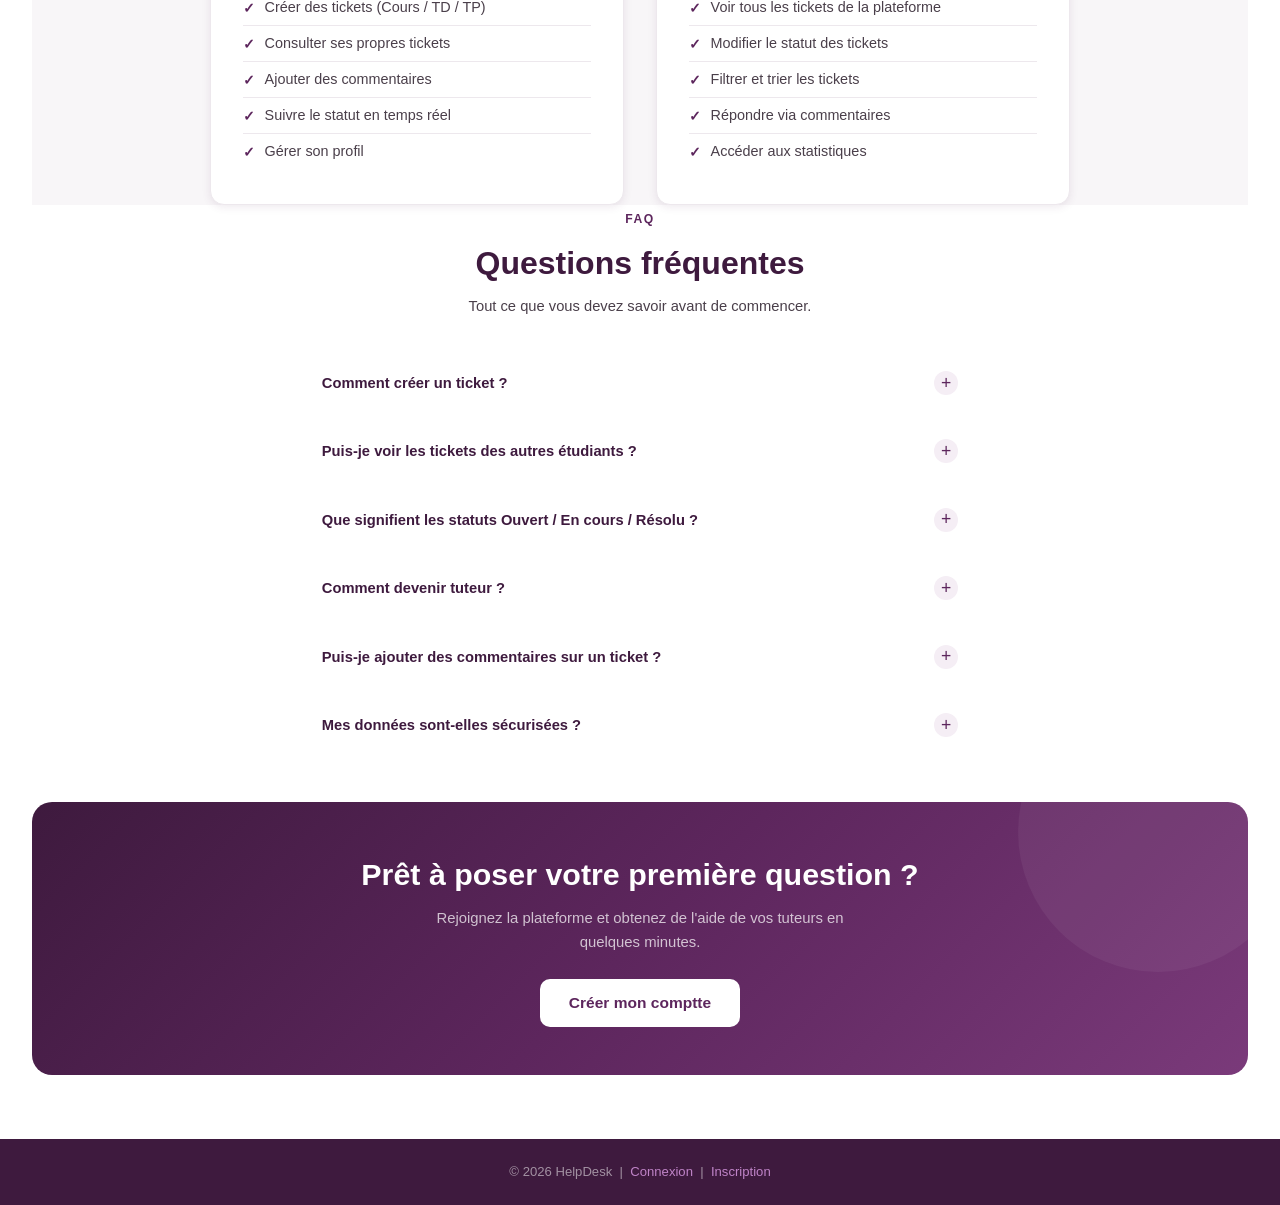
==== commit dc540c5a: "Update registration link to new student account page" ====
--- a/index.html
+++ b/index.html
@@ -347,7 +347,7 @@
           Rejoignez la plateforme et obtenez de l'aide
           de vos tuteurs en quelques minutes.
         </p>
-        <a href="register.html" class="btn btn-white">
+        <a href="CréationCompteEtudiant.html" class="btn btn-white">
           Créer mon comptte
         </a>
       </div>
